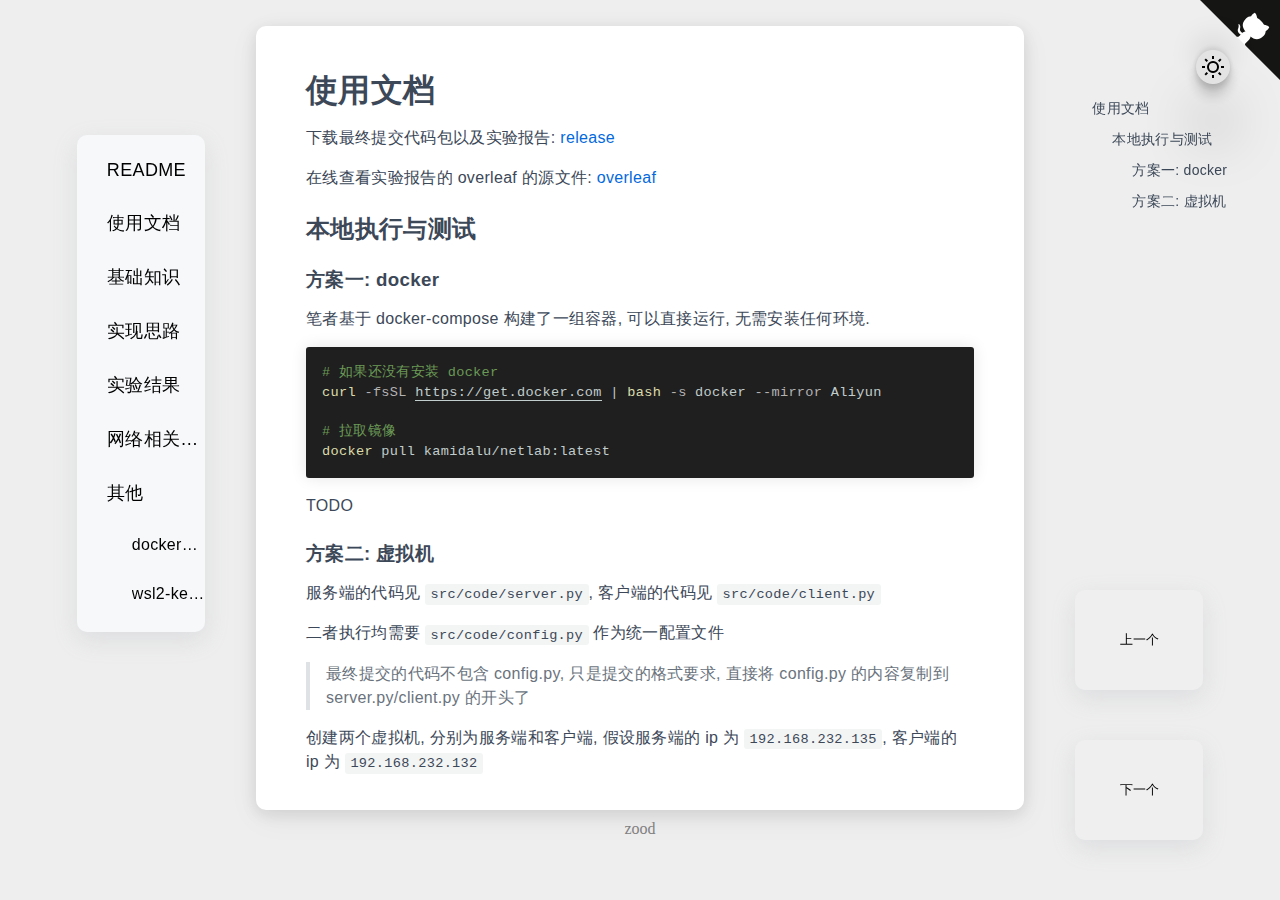
==== docs/articles/md-docs/使用文档/index.html @ e64011a5 "[docs] : experiment doc and upload release" ====
<!DOCTYPE html>
<html lang="en">

<head>
    <meta charset="UTF-8">
    <meta http-equiv="Content-Type" content="text/html; charset=utf-8" />
    <meta name="viewport" content="width=device-width, initial-scale=1.0">
    <title>
        Document
    </title>
    <link rel='stylesheet' href=../../../css/index.css />
    <link rel='stylesheet' href=../../../css/shell.css /><link rel='stylesheet' href=../../../css/txt.css />
    <link rel="icon" href="https://raw.githubusercontent.com/learner-lu/picbed/master/logo.png">
</head>

<body class="light">
    <a href="https://github.com/luzhixing12345/netlab" target="_blank" class="github-corner" aria-label="View source on GitHub"><svg width="80" height="80" viewBox="0 0 250 250" style="fill:#151513; color:#fff; position: absolute; top: 0; border: 0; right: 0;" aria-hidden="true"><path d="M0,0 L115,115 L130,115 L142,142 L250,250 L250,0 Z"></path><path d="M128.3,109.0 C113.8,99.7 119.0,89.6 119.0,89.6 C122.0,82.7 120.5,78.6 120.5,78.6 C119.2,72.0 123.4,76.3 123.4,76.3 C127.3,80.9 125.5,87.3 125.5,87.3 C122.9,97.6 130.6,101.9 134.4,103.2" fill="currentColor" style="transform-origin: 130px 106px;" class="octo-arm"></path><path d="M115.0,115.0 C114.9,115.1 118.7,116.5 119.8,115.4 L133.7,101.6 C136.9,99.2 139.9,98.4 142.2,98.6 C133.8,88.0 127.5,74.4 143.8,58.0 C148.5,53.4 154.0,51.2 159.7,51.0 C160.3,49.4 163.2,43.6 171.4,40.1 C171.4,40.1 176.1,42.5 178.8,56.2 C183.1,58.6 187.2,61.8 190.9,65.4 C194.5,69.0 197.7,73.2 200.1,77.6 C213.8,80.2 216.3,84.9 216.3,84.9 C212.7,93.1 206.9,96.0 205.4,96.6 C205.1,102.4 203.0,107.8 198.3,112.5 C181.9,128.9 168.3,122.5 157.7,114.1 C157.9,116.9 156.7,120.9 152.7,124.9 L141.0,136.5 C139.8,137.7 141.6,141.9 141.8,141.8 Z" fill="currentColor" class="octo-body"></path></svg></a><style>.github-corner:hover .octo-arm{animation:octocat-wave 560ms ease-in-out}@keyframes octocat-wave{0%,100%{transform:rotate(0)}20%,60%{transform:rotate(-25deg)}40%,80%{transform:rotate(10deg)}}@media (max-width:500px){.github-corner:hover .octo-arm{animation:none}.github-corner .octo-arm{animation:octocat-wave 560ms ease-in-out}}</style>
    <div class="header-navigator"><ul><li><a href="#h1-0">使用文档</a><ul><li><a href="#h2-1">本地执行与测试</a><ul><li><a href="#h3-2">方案一: docker</a></li></ul><ul><li><a href="#h3-3">方案二: 虚拟机</a></li></ul></li></ul></li></ul></div><div class='markdown-body'><h1 id="h1-0">使用文档</h1><p>下载最终提交代码包以及实验报告: <a href="" target="_blank">release</a></p><p>在线查看实验报告的 overleaf 的源文件: <a href="" target="_blank">overleaf</a></p><h2 id="h2-1">本地执行与测试</h2><h3 id="h3-2">方案一: docker</h3><p>笔者基于 docker-compose 构建了一组容器, 可以直接运行, 无需安装任何环境.</p><pre class="language-shell"><code><span class="Token COMMENT"># 如果还没有安装 docker</span><span class="Token LF">
</span><span class="Token Program ID">curl</span><span class="Token SPACE"> </span><span class="Token OPTION">-fsSL</span><span class="Token SPACE"> </span><span class="Token Url ID">https://get.docker.com</span><span class="Token SPACE"> </span><span class="Token PIPE">|</span><span class="Token SPACE"> </span><span class="Token Program ID">bash</span><span class="Token SPACE"> </span><span class="Token OPTION">-s</span><span class="Token SPACE"> </span><span class="Token ID">docker</span><span class="Token SPACE"> </span><span class="Token OPTION">--mirror</span><span class="Token SPACE"> </span><span class="Token ID">Aliyun</span><span class="Token LF">
</span><span class="Token LF">
</span><span class="Token COMMENT"># 拉取镜像</span><span class="Token LF">
</span><span class="Token Program ID">docker</span><span class="Token SPACE"> </span><span class="Token ID">pull</span><span class="Token SPACE"> </span><span class="Token PATH">kamidalu/netlab:latest</span></code></pre><p>TODO</p><h3 id="h3-3">方案二: 虚拟机</h3><p>服务端的代码见 <code>src/code/server.py</code>, 客户端的代码见 <code>src/code/client.py</code></p><p>二者执行均需要 <code>src/code/config.py</code> 作为统一配置文件</p><blockquote><p>最终提交的代码不包含 config.py, 只是提交的格式要求, 直接将 config.py 的内容复制到 server.py/client.py 的开头了</p></blockquote><p>创建两个虚拟机, 分别为服务端和客户端, 假设服务端的 ip 为 <code>192.168.232.135</code>, 客户端的 ip 为 <code>192.168.232.132</code></p></div>
    <div class="dir-tree"><ul><li><a href="../../md-docs/README" >README</a></li></ul><ul><li><a href="../../md-docs/使用文档" >使用文档</a></li></ul><ul><li><a href="../../md-docs/基础知识" >基础知识</a></li></ul><ul><li><a href="../../md-docs/实现思路" >实现思路</a></li></ul><ul><li><a href="../../md-docs/实验结果" >实验结果</a></li></ul><ul><li><a href="../../md-docs/网络相关工具的使用" >网络相关工具的使用</a></li></ul><ul><li><a href="../../其他/docker构建" >其他</a><ul><li><a href="../../其他/docker构建" >docker构建</a></li></ul><ul><li><a href="../../其他/wsl2-kernel" >wsl2-kernel</a></li></ul></li></ul></div>
    <div class="zood"><a class="" href="https://github.com/luzhixing12345/zood" target="_blank">zood</a></div>
    <script type="text/javascript" src="../../../js/next_front.js"></script><script>addLink("../../md-docs/README","../../md-docs/基础知识","ab")</script><script type="text/javascript" src="../../../js/change_mode.js"></script><script>addChangeModeButton("../../../img/sun.png","../../../img/moon.png")</script><script type="text/javascript" src="../../../js/copy_code.js"></script><script>addCodeCopy("../../../img/before_copy.png","../../../img/after_copy.png")</script><script type="text/javascript" src="../../../js/navigator.js"></script><script type="text/javascript" src="../../../js/picture_preview.js"></script><script type="text/javascript" src="../../../js/global_js_configuration.js"></script>
</body>

</html>
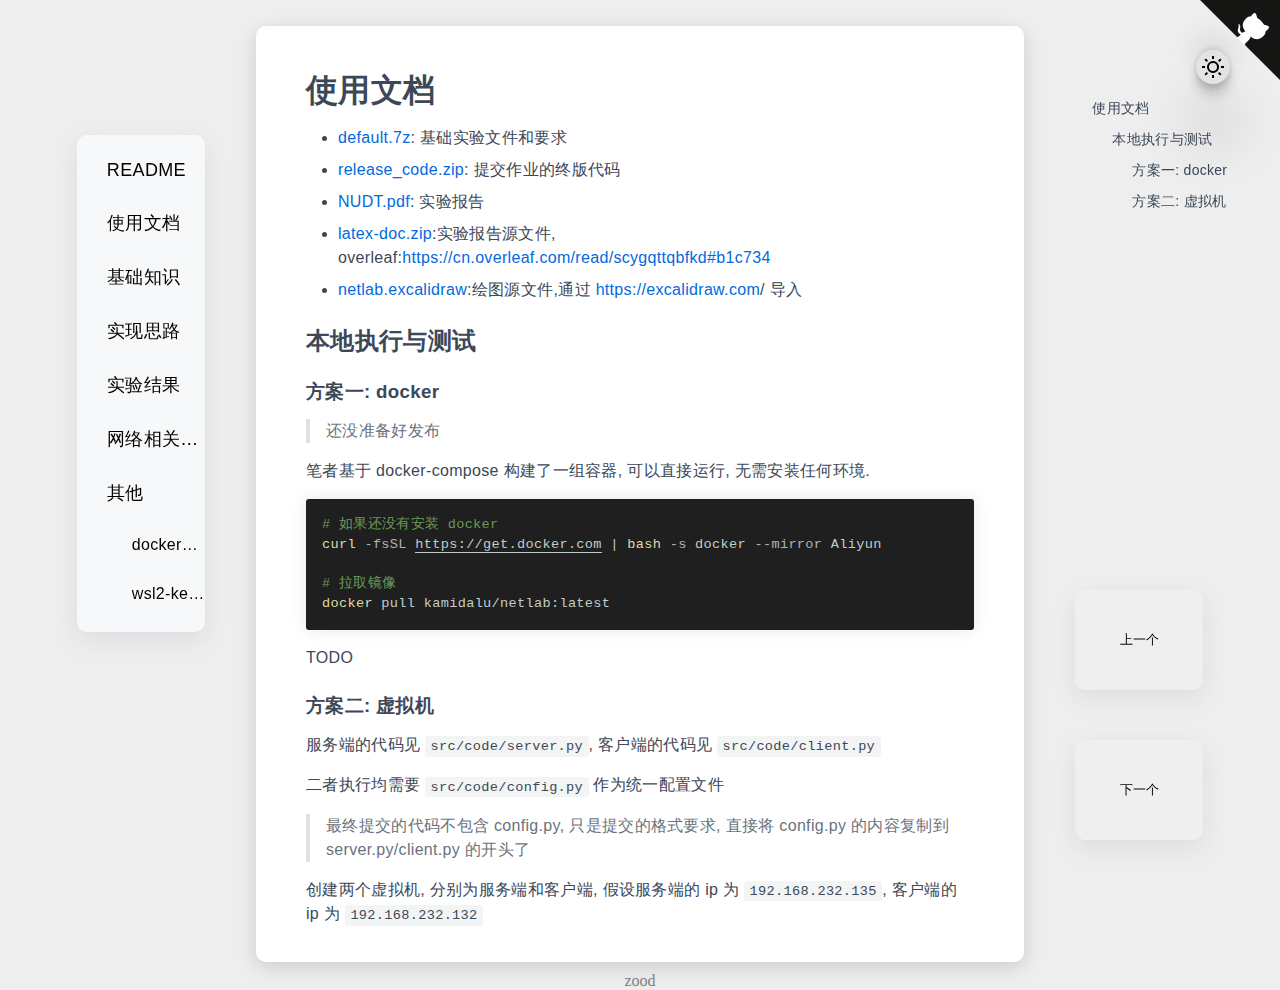
==== commit fc6b03a3: "[docs] : format doc" ====
--- a/docs/articles/md-docs/使用文档/index.html
+++ b/docs/articles/md-docs/使用文档/index.html
@@ -15,7 +15,7 @@
 
 <body class="light">
     <a href="https://github.com/luzhixing12345/netlab" target="_blank" class="github-corner" aria-label="View source on GitHub"><svg width="80" height="80" viewBox="0 0 250 250" style="fill:#151513; color:#fff; position: absolute; top: 0; border: 0; right: 0;" aria-hidden="true"><path d="M0,0 L115,115 L130,115 L142,142 L250,250 L250,0 Z"></path><path d="M128.3,109.0 C113.8,99.7 119.0,89.6 119.0,89.6 C122.0,82.7 120.5,78.6 120.5,78.6 C119.2,72.0 123.4,76.3 123.4,76.3 C127.3,80.9 125.5,87.3 125.5,87.3 C122.9,97.6 130.6,101.9 134.4,103.2" fill="currentColor" style="transform-origin: 130px 106px;" class="octo-arm"></path><path d="M115.0,115.0 C114.9,115.1 118.7,116.5 119.8,115.4 L133.7,101.6 C136.9,99.2 139.9,98.4 142.2,98.6 C133.8,88.0 127.5,74.4 143.8,58.0 C148.5,53.4 154.0,51.2 159.7,51.0 C160.3,49.4 163.2,43.6 171.4,40.1 C171.4,40.1 176.1,42.5 178.8,56.2 C183.1,58.6 187.2,61.8 190.9,65.4 C194.5,69.0 197.7,73.2 200.1,77.6 C213.8,80.2 216.3,84.9 216.3,84.9 C212.7,93.1 206.9,96.0 205.4,96.6 C205.1,102.4 203.0,107.8 198.3,112.5 C181.9,128.9 168.3,122.5 157.7,114.1 C157.9,116.9 156.7,120.9 152.7,124.9 L141.0,136.5 C139.8,137.7 141.6,141.9 141.8,141.8 Z" fill="currentColor" class="octo-body"></path></svg></a><style>.github-corner:hover .octo-arm{animation:octocat-wave 560ms ease-in-out}@keyframes octocat-wave{0%,100%{transform:rotate(0)}20%,60%{transform:rotate(-25deg)}40%,80%{transform:rotate(10deg)}}@media (max-width:500px){.github-corner:hover .octo-arm{animation:none}.github-corner .octo-arm{animation:octocat-wave 560ms ease-in-out}}</style>
-    <div class="header-navigator"><ul><li><a href="#h1-0">使用文档</a><ul><li><a href="#h2-1">本地执行与测试</a><ul><li><a href="#h3-2">方案一: docker</a></li></ul><ul><li><a href="#h3-3">方案二: 虚拟机</a></li></ul></li></ul></li></ul></div><div class='markdown-body'><h1 id="h1-0">使用文档</h1><p>下载最终提交代码包以及实验报告: <a href="" target="_blank">release</a></p><p>在线查看实验报告的 overleaf 的源文件: <a href="" target="_blank">overleaf</a></p><h2 id="h2-1">本地执行与测试</h2><h3 id="h3-2">方案一: docker</h3><p>笔者基于 docker-compose 构建了一组容器, 可以直接运行, 无需安装任何环境.</p><pre class="language-shell"><code><span class="Token COMMENT"># 如果还没有安装 docker</span><span class="Token LF">
+    <div class="header-navigator"><ul><li><a href="#h1-0">使用文档</a><ul><li><a href="#h2-1">本地执行与测试</a><ul><li><a href="#h3-2">方案一: docker</a></li></ul><ul><li><a href="#h3-3">方案二: 虚拟机</a></li></ul></li></ul></li></ul></div><div class='markdown-body'><h1 id="h1-0">使用文档</h1><ul><li><a href="https://github.com/luzhixing12345/netlab/releases/download/v0.0.1/default.7z" target="_blank">default.7z</a>: 基础实验文件和要求</li></ul><ul><li><a href="https://github.com/luzhixing12345/netlab/releases/download/v0.0.1/release_code.zip" target="_blank">release_code.zip</a>: 提交作业的终版代码</li></ul><ul><li><a href="https://github.com/luzhixing12345/netlab/releases/download/v0.0.1/NUDT.pdf" target="_blank">NUDT.pdf</a>: 实验报告</li></ul><ul><li><a href="https://github.com/luzhixing12345/netlab/releases/download/v0.0.1/latex-doc.zip" target="_blank">latex-doc.zip</a>:实验报告源文件, overleaf:<a href="https://cn.overleaf.com/read/scygqttqbfkd#b1c734" target="_blank">https://cn.overleaf.com/read/scygqttqbfkd#b1c734</a></li></ul><ul><li><a href="https://github.com/luzhixing12345/netlab/releases/download/v0.0.1/netlab.excalidraw" target="_blank">netlab.excalidraw</a>:绘图源文件,通过 <a href="https://excalidraw.com" target="_blank">https://excalidraw.com</a>/ 导入</li></ul><h2 id="h2-1">本地执行与测试</h2><h3 id="h3-2">方案一: docker</h3><blockquote><p>还没准备好发布</p></blockquote><p>笔者基于 docker-compose 构建了一组容器, 可以直接运行, 无需安装任何环境.</p><pre class="language-shell"><code><span class="Token COMMENT"># 如果还没有安装 docker</span><span class="Token LF">
 </span><span class="Token Program ID">curl</span><span class="Token SPACE"> </span><span class="Token OPTION">-fsSL</span><span class="Token SPACE"> </span><span class="Token Url ID">https://get.docker.com</span><span class="Token SPACE"> </span><span class="Token PIPE">|</span><span class="Token SPACE"> </span><span class="Token Program ID">bash</span><span class="Token SPACE"> </span><span class="Token OPTION">-s</span><span class="Token SPACE"> </span><span class="Token ID">docker</span><span class="Token SPACE"> </span><span class="Token OPTION">--mirror</span><span class="Token SPACE"> </span><span class="Token ID">Aliyun</span><span class="Token LF">
 </span><span class="Token LF">
 </span><span class="Token COMMENT"># 拉取镜像</span><span class="Token LF">
